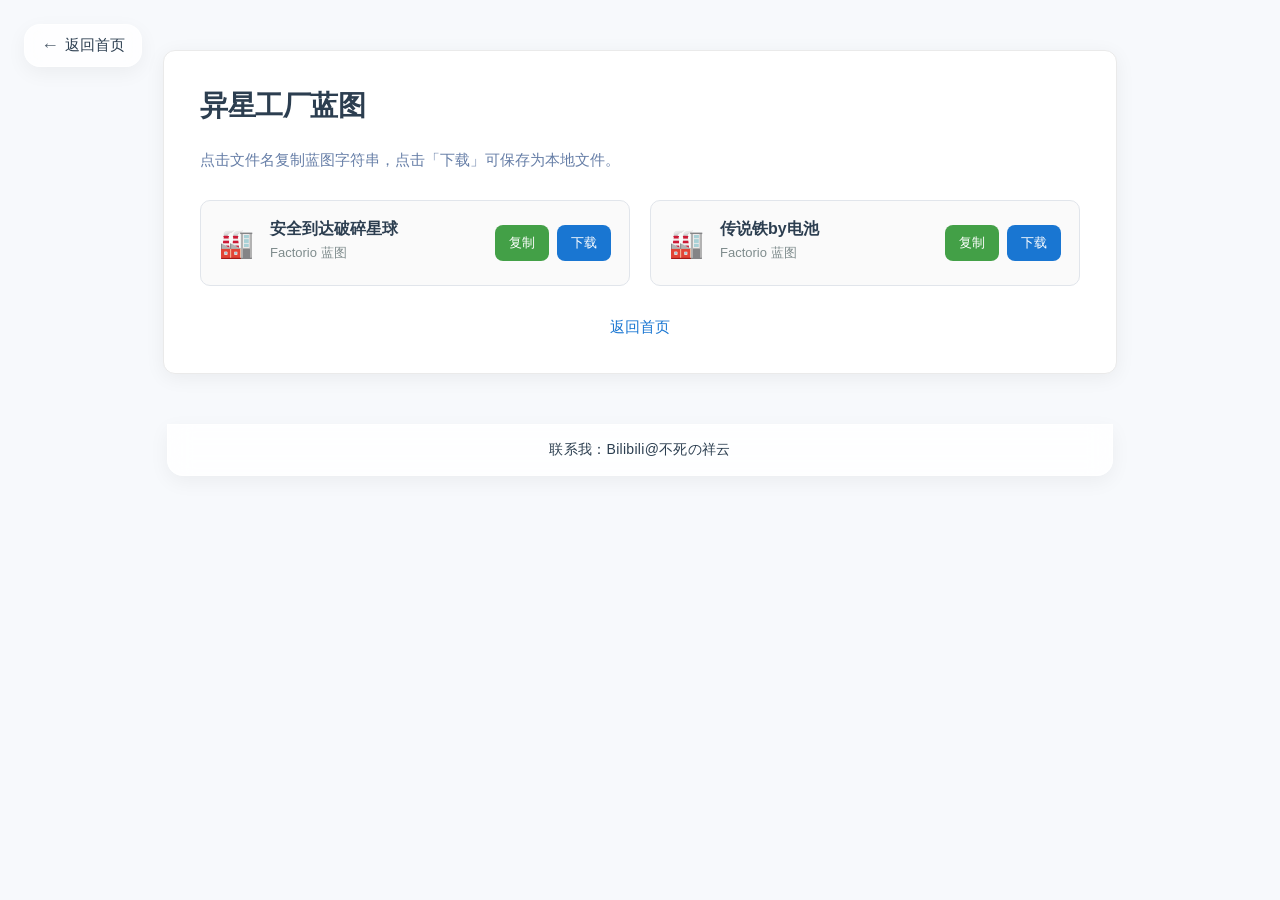
==== blueprint.html @ ee0b276d "新增异星工厂蓝图页面（蓝图文件夹下的蓝图文件展示、复制、下载）" ====
<!DOCTYPE html>
<html lang="zh">
<head>
    <meta charset="UTF-8"/>
    <title>异星工厂蓝图</title>
    <script defer src="/assets/js/back-to-home.js"></script>
    <link rel="stylesheet" href="assets/css/blueprint.css">
</head>
<body>
<div class="container">
    <h2>异星工厂蓝图</h2>
    <div class="desc">点击文件名复制蓝图字符串，点击「下载」可保存为本地文件。</div>

    <div class="file-grid" id="fileGrid">
        <div class="file" data-path="蓝图/安全到达破碎星球.txt">
            <div class="icon">🏭</div>
            <div class="meta">
                <div class="filename">安全到达破碎星球</div>
                <div class="type">Factorio 蓝图</div>
            </div>
            <div class="actions">
                <a class="btn copy-btn">复制</a>
                <a class="btn download-btn" href="蓝图/安全到达破碎星球.txt" download>下载</a>
            </div>
        </div>
        <div class="file" data-path="蓝图/传说铁by电池.txt">
            <div class="icon">🏭</div>
            <div class="meta">
                <div class="filename">传说铁by电池</div>
                <div class="type">Factorio 蓝图</div>
            </div>
            <div class="actions">
                <a class="btn copy-btn">复制</a>
                <a class="btn download-btn" href="蓝图/传说铁by电池.txt" download>下载</a>
            </div>
        </div>
    </div>

    <div class="footer">
        <a href="index.html">返回首页</a>
    </div>
</div>

<script>
(async function() {
    // 预先加载所有蓝图文件内容
    const fileMap = {};
    const fileEls = document.querySelectorAll('.file');
    for (const el of fileEls) {
        const path = el.dataset.path;
        try {
            const resp = await fetch(path);
            fileMap[path] = await resp.text();
        } catch (e) {
            console.error('加载失败:', path, e);
        }
    }

    // 复制按钮逻辑
    document.querySelectorAll('.copy-btn').forEach(btn => {
        btn.addEventListener('click', function() {
            const fileEl = this.closest('.file');
            const path = fileEl.dataset.path;
            const text = fileMap[path];
            if (!text) return;
            navigator.clipboard.writeText(text).then(() => {
                const orig = this.textContent;
                this.textContent = '已复制 ✓';
                setTimeout(() => this.textContent = orig, 1500);
            }).catch(() => {
                // 降级方案：创建临时 textarea
                const ta = document.createElement('textarea');
                ta.value = text;
                document.body.appendChild(ta);
                ta.select();
                document.execCommand('copy');
                document.body.removeChild(ta);
                const orig = this.textContent;
                this.textContent = '已复制 ✓';
                setTimeout(() => this.textContent = orig, 1500);
            });
        });
    });
})();
</script>
</body>
</html>
---- assets/css/blueprint.css ----
body {
    font-family: 'Segoe UI', Tahoma, Geneva, Verdana, sans-serif;
    background: #f7f9fc;
    margin: 0;
    padding: 0;
    color: #333;
}

.container {
    max-width: 880px;
    margin: 50px auto;
    background: #fff;
    border-radius: 12px;
    padding: 36px;
    box-shadow: 0 4px 20px rgba(0, 0, 0, 0.06);
    border: 1px solid #eaeaea;
}

h2 {
    margin-top: 0;
    color: #2c3e50;
    font-weight: 600;
    font-size: 28px;
    letter-spacing: -0.5px;
}

.desc {
    color: #667ea7;
    margin-bottom: 28px;
    line-height: 1.6;
    font-size: 15px;
}

.file-grid {
    display: grid;
    grid-template-columns: repeat(auto-fit, minmax(300px, 1fr));
    gap: 20px;
    margin-bottom: 32px;
}

.file {
    border: 1px solid #e1e5eb;
    padding: 18px;
    border-radius: 10px;
    display: flex;
    align-items: center;
    gap: 16px;
    transition: all 0.2s ease;
    background: #fafafa;
}

.file:hover {
    transform: translateY(-2px);
    box-shadow: 0 4px 12px rgba(0, 0, 0, 0.04);
    border-color: #d0e0ff;
}

.icon {
    font-size: 28px;
    color: #1976d2;
}

.meta {
    flex: 1;
    word-break: break-all;
}

.filename {
    font-weight: 600;
    color: #2c3e50;
    font-size: 16px;
    margin-bottom: 4px;
}

.type {
    font-size: 13px;
    color: #7f8c8d;
    margin-bottom: 5px;
}

.actions {
    display: flex;
    gap: 8px;
    flex-shrink: 0;
}

.btn {
    background: #1976d2;
    color: #fff;
    padding: 9px 14px;
    border-radius: 8px;
    text-decoration: none;
    font-size: 13px;
    font-weight: 500;
    transition: background 0.2s ease;
    border: none;
    cursor: pointer;
    white-space: nowrap;
}

.btn:hover {
    background: #1565c0;
}

.copy-btn {
    background: #43a047;
}

.copy-btn:hover {
    background: #388e3c;
}

.footer {
    text-align: center;
    margin-top: 32px;
}

.footer a {
    color: #1976d2;
    text-decoration: none;
    font-weight: 500;
    font-size: 15px;
}

.footer a:hover {
    text-decoration: underline;
}
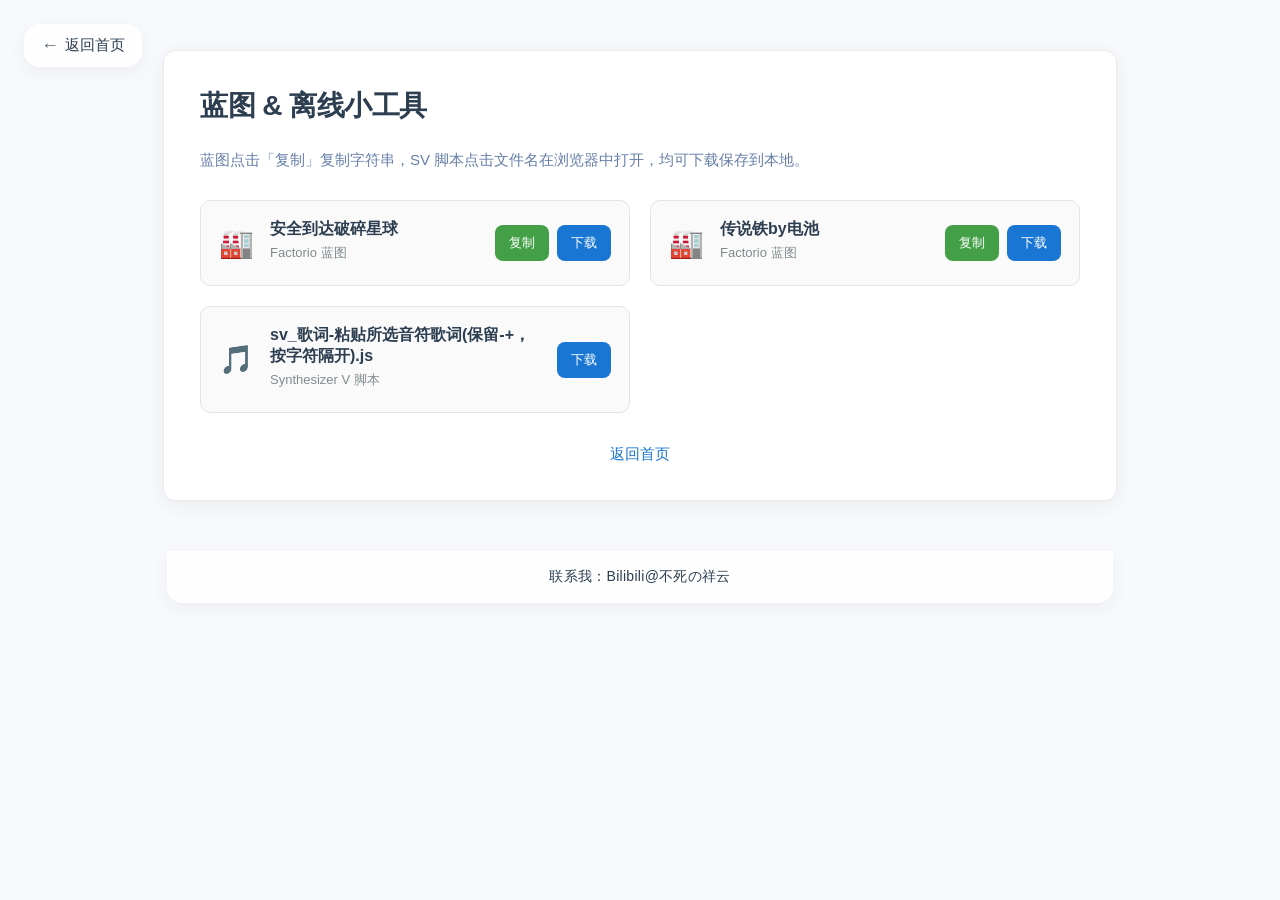
==== commit 6fc73d1e: "SV脚本合入蓝图页、首页链接更新、返回按钮改用相对路径、删除离线小工具页面" ====
--- a/blueprint.html
+++ b/blueprint.html
@@ -2,16 +2,17 @@
 <html lang="zh">
 <head>
     <meta charset="UTF-8"/>
-    <title>异星工厂蓝图</title>
+    <title>蓝图 &amp; 离线小工具</title>
     <script defer src="/assets/js/back-to-home.js"></script>
     <link rel="stylesheet" href="assets/css/blueprint.css">
 </head>
 <body>
 <div class="container">
-    <h2>异星工厂蓝图</h2>
-    <div class="desc">点击文件名复制蓝图字符串，点击「下载」可保存为本地文件。</div>
+    <h2>蓝图 &amp; 离线小工具</h2>
+    <div class="desc">蓝图点击「复制」复制字符串，SV 脚本点击文件名在浏览器中打开，均可下载保存到本地。</div>
 
     <div class="file-grid" id="fileGrid">
+        <!-- ====== Factorio 蓝图 ====== -->
         <div class="file" data-path="蓝图/安全到达破碎星球.txt">
             <div class="icon">🏭</div>
             <div class="meta">
@@ -32,6 +33,18 @@
             <div class="actions">
                 <a class="btn copy-btn">复制</a>
                 <a class="btn download-btn" href="蓝图/传说铁by电池.txt" download>下载</a>
+            </div>
+        </div>
+
+        <!-- ====== Synthesizer V 脚本 ====== -->
+        <div class="file" data-path="离线小工具/sv_歌词-粘贴所选音符歌词(保留-+，按字符隔开).js">
+            <div class="icon">🎵</div>
+            <div class="meta">
+                <div class="filename">sv_歌词-粘贴所选音符歌词(保留-+，按字符隔开).js</div>
+                <div class="type">Synthesizer V 脚本</div>
+            </div>
+            <div class="actions">
+                <a class="btn download-btn" href="离线小工具/sv_歌词-粘贴所选音符歌词(保留-+，按字符隔开).js" download>下载</a>
             </div>
         </div>
     </div>
@@ -81,6 +94,7 @@
             });
         });
     });
+
 })();
 </script>
 </body>
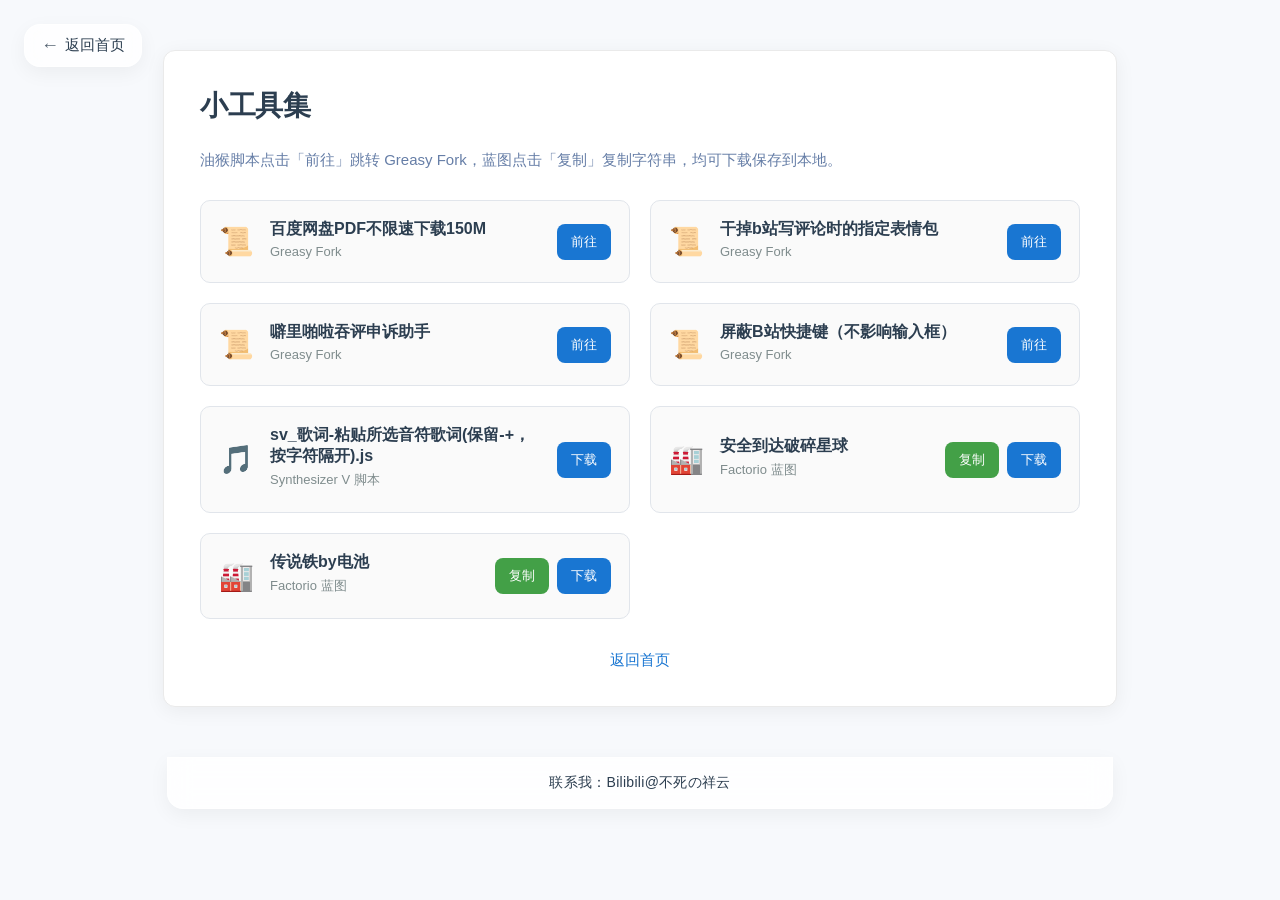
==== commit 59a5acc8: "油猴脚本合入小工具集页面，删除greasyfork.html" ====
--- a/blueprint.html
+++ b/blueprint.html
@@ -2,16 +2,70 @@
 <html lang="zh">
 <head>
     <meta charset="UTF-8"/>
-    <title>蓝图 &amp; 离线小工具</title>
+    <title>小工具集</title>
     <script defer src="/assets/js/back-to-home.js"></script>
     <link rel="stylesheet" href="assets/css/blueprint.css">
 </head>
 <body>
 <div class="container">
-    <h2>蓝图 &amp; 离线小工具</h2>
-    <div class="desc">蓝图点击「复制」复制字符串，SV 脚本点击文件名在浏览器中打开，均可下载保存到本地。</div>
+    <h2>小工具集</h2>
+    <div class="desc">油猴脚本点击「前往」跳转 Greasy Fork，蓝图点击「复制」复制字符串，均可下载保存到本地。</div>
 
     <div class="file-grid" id="fileGrid">
+        <!-- ====== Greasy Fork 脚本 ====== -->
+        <div class="file">
+            <div class="icon">📜</div>
+            <div class="meta">
+                <div class="filename">百度网盘PDF不限速下载150M</div>
+                <div class="type">Greasy Fork</div>
+            </div>
+            <div class="actions">
+                <a class="btn" href="https://greasyfork.org/zh-CN/scripts/554213" target="_blank" rel="noopener">前往</a>
+            </div>
+        </div>
+        <div class="file">
+            <div class="icon">📜</div>
+            <div class="meta">
+                <div class="filename">干掉b站写评论时的指定表情包</div>
+                <div class="type">Greasy Fork</div>
+            </div>
+            <div class="actions">
+                <a class="btn" href="https://greasyfork.org/zh-CN/scripts/521297" target="_blank" rel="noopener">前往</a>
+            </div>
+        </div>
+        <div class="file">
+            <div class="icon">📜</div>
+            <div class="meta">
+                <div class="filename">噼里啪啦吞评申诉助手</div>
+                <div class="type">Greasy Fork</div>
+            </div>
+            <div class="actions">
+                <a class="btn" href="https://greasyfork.org/zh-CN/scripts/553381" target="_blank" rel="noopener">前往</a>
+            </div>
+        </div>
+        <div class="file">
+            <div class="icon">📜</div>
+            <div class="meta">
+                <div class="filename">屏蔽B站快捷键（不影响输入框）</div>
+                <div class="type">Greasy Fork</div>
+            </div>
+            <div class="actions">
+                <a class="btn" href="https://greasyfork.org/zh-CN/scripts/564831" target="_blank" rel="noopener">前往</a>
+            </div>
+        </div>
+
+        <!-- ====== Synthesizer V 脚本 ====== -->
+        <div class="file" data-path="离线小工具/sv_歌词-粘贴所选音符歌词(保留-+，按字符隔开).js">
+            <div class="icon">🎵</div>
+            <div class="meta">
+                <div class="filename">sv_歌词-粘贴所选音符歌词(保留-+，按字符隔开).js</div>
+                <div class="type">Synthesizer V 脚本</div>
+            </div>
+            <div class="actions">
+                <a class="btn download-btn" href="离线小工具/sv_歌词-粘贴所选音符歌词(保留-+，按字符隔开).js" download>下载</a>
+            </div>
+        </div>
+
         <!-- ====== Factorio 蓝图 ====== -->
         <div class="file" data-path="蓝图/安全到达破碎星球.txt">
             <div class="icon">🏭</div>
@@ -33,18 +87,6 @@
             <div class="actions">
                 <a class="btn copy-btn">复制</a>
                 <a class="btn download-btn" href="蓝图/传说铁by电池.txt" download>下载</a>
-            </div>
-        </div>
-
-        <!-- ====== Synthesizer V 脚本 ====== -->
-        <div class="file" data-path="离线小工具/sv_歌词-粘贴所选音符歌词(保留-+，按字符隔开).js">
-            <div class="icon">🎵</div>
-            <div class="meta">
-                <div class="filename">sv_歌词-粘贴所选音符歌词(保留-+，按字符隔开).js</div>
-                <div class="type">Synthesizer V 脚本</div>
-            </div>
-            <div class="actions">
-                <a class="btn download-btn" href="离线小工具/sv_歌词-粘贴所选音符歌词(保留-+，按字符隔开).js" download>下载</a>
             </div>
         </div>
     </div>
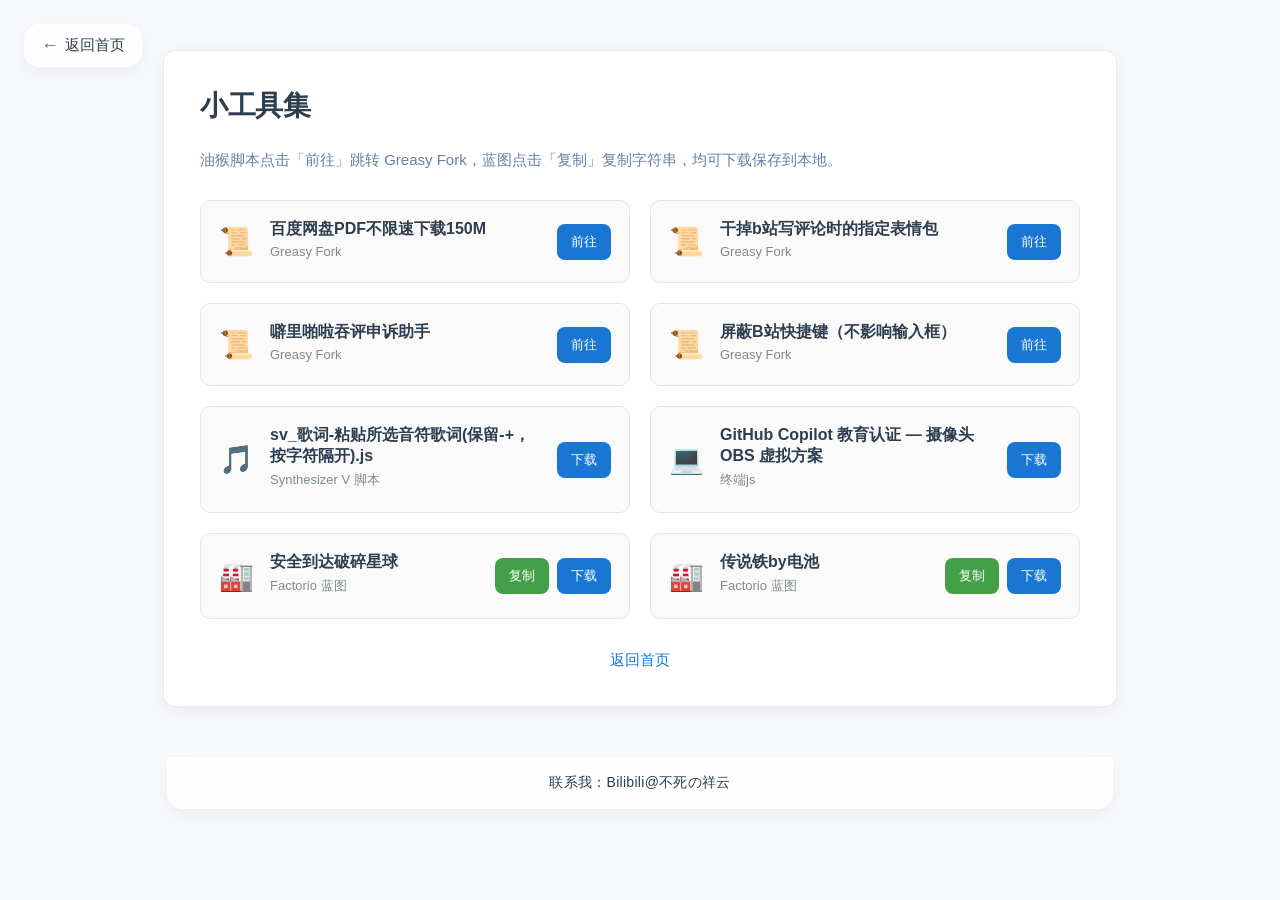
==== commit 6f8d3b5c: "增加js：GitHub Copilot 教育认证 — 摄像头 OBS 虚拟方案" ====
--- a/blueprint.html
+++ b/blueprint.html
@@ -63,6 +63,18 @@
             </div>
             <div class="actions">
                 <a class="btn download-btn" href="离线小工具/sv_歌词-粘贴所选音符歌词(保留-+，按字符隔开).js" download>下载</a>
+            </div>
+        </div>
+
+        <!-- ====== 终端 JS 脚本 ====== -->
+        <div class="file" data-path="终端js/github_edu.js">
+            <div class="icon">💻</div>
+            <div class="meta">
+                <div class="filename">GitHub Copilot 教育认证 — 摄像头 OBS 虚拟方案</div>
+                <div class="type">终端js</div>
+            </div>
+            <div class="actions">
+                <a class="btn download-btn" href="终端js/github_edu.js" download>下载</a>
             </div>
         </div>
 
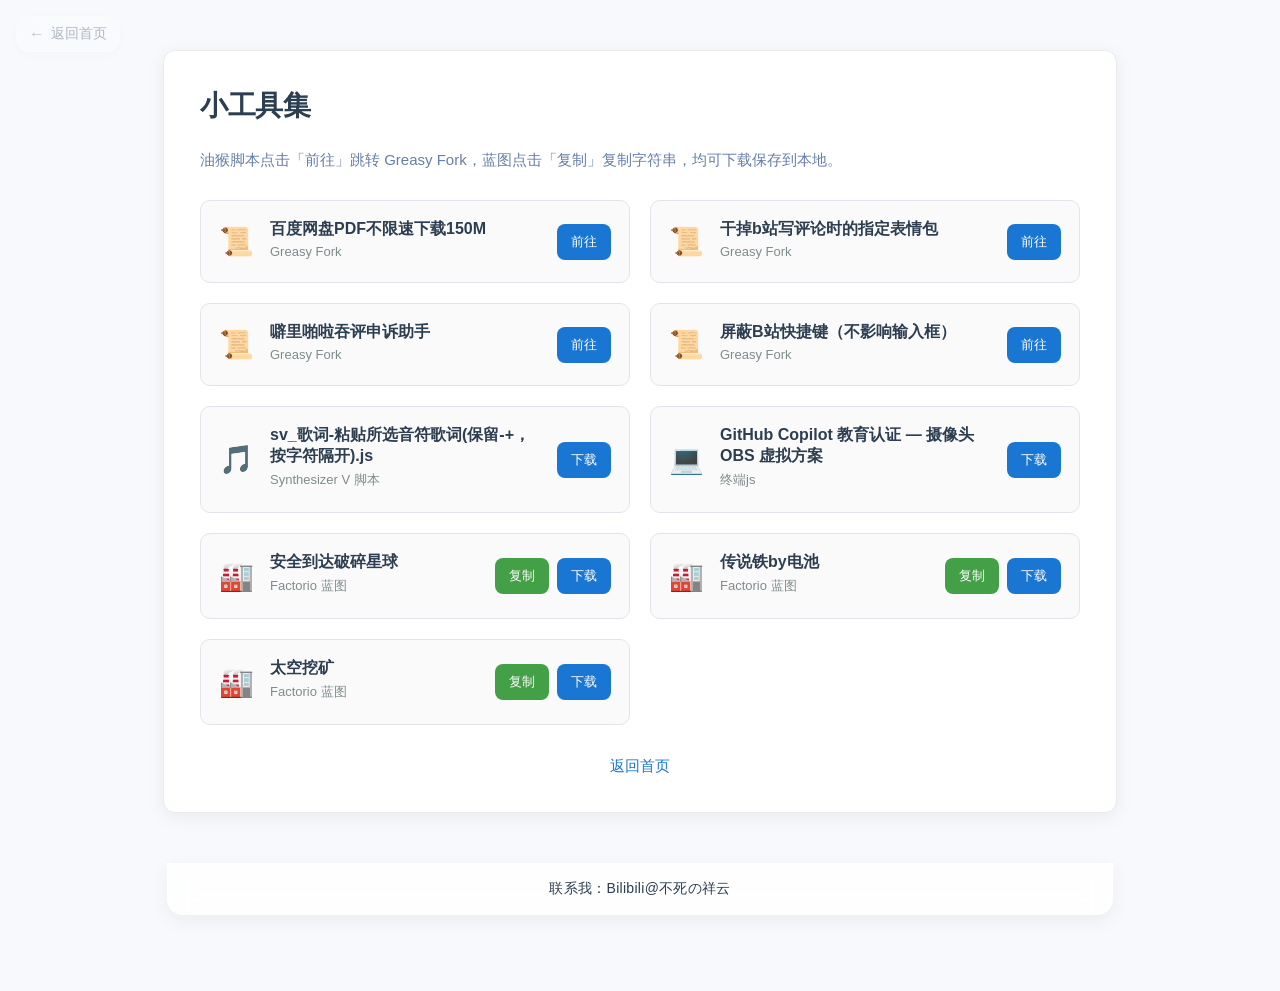
==== commit 7da8037f: "feat(blueprint): 新增太空挖矿蓝图" ====
--- a/blueprint.html
+++ b/blueprint.html
@@ -101,6 +101,17 @@
                 <a class="btn download-btn" href="蓝图/传说铁by电池.txt" download>下载</a>
             </div>
         </div>
+        <div class="file" data-path="蓝图/太空挖矿.txt">
+            <div class="icon">🏭</div>
+            <div class="meta">
+                <div class="filename">太空挖矿</div>
+                <div class="type">Factorio 蓝图</div>
+            </div>
+            <div class="actions">
+                <a class="btn copy-btn">复制</a>
+                <a class="btn download-btn" href="蓝图/太空挖矿.txt" download>下载</a>
+            </div>
+        </div>
     </div>
 
     <div class="footer">
@@ -115,6 +126,7 @@
     const fileEls = document.querySelectorAll('.file');
     for (const el of fileEls) {
         const path = el.dataset.path;
+        if (!path) continue;
         try {
             const resp = await fetch(path);
             fileMap[path] = await resp.text();
